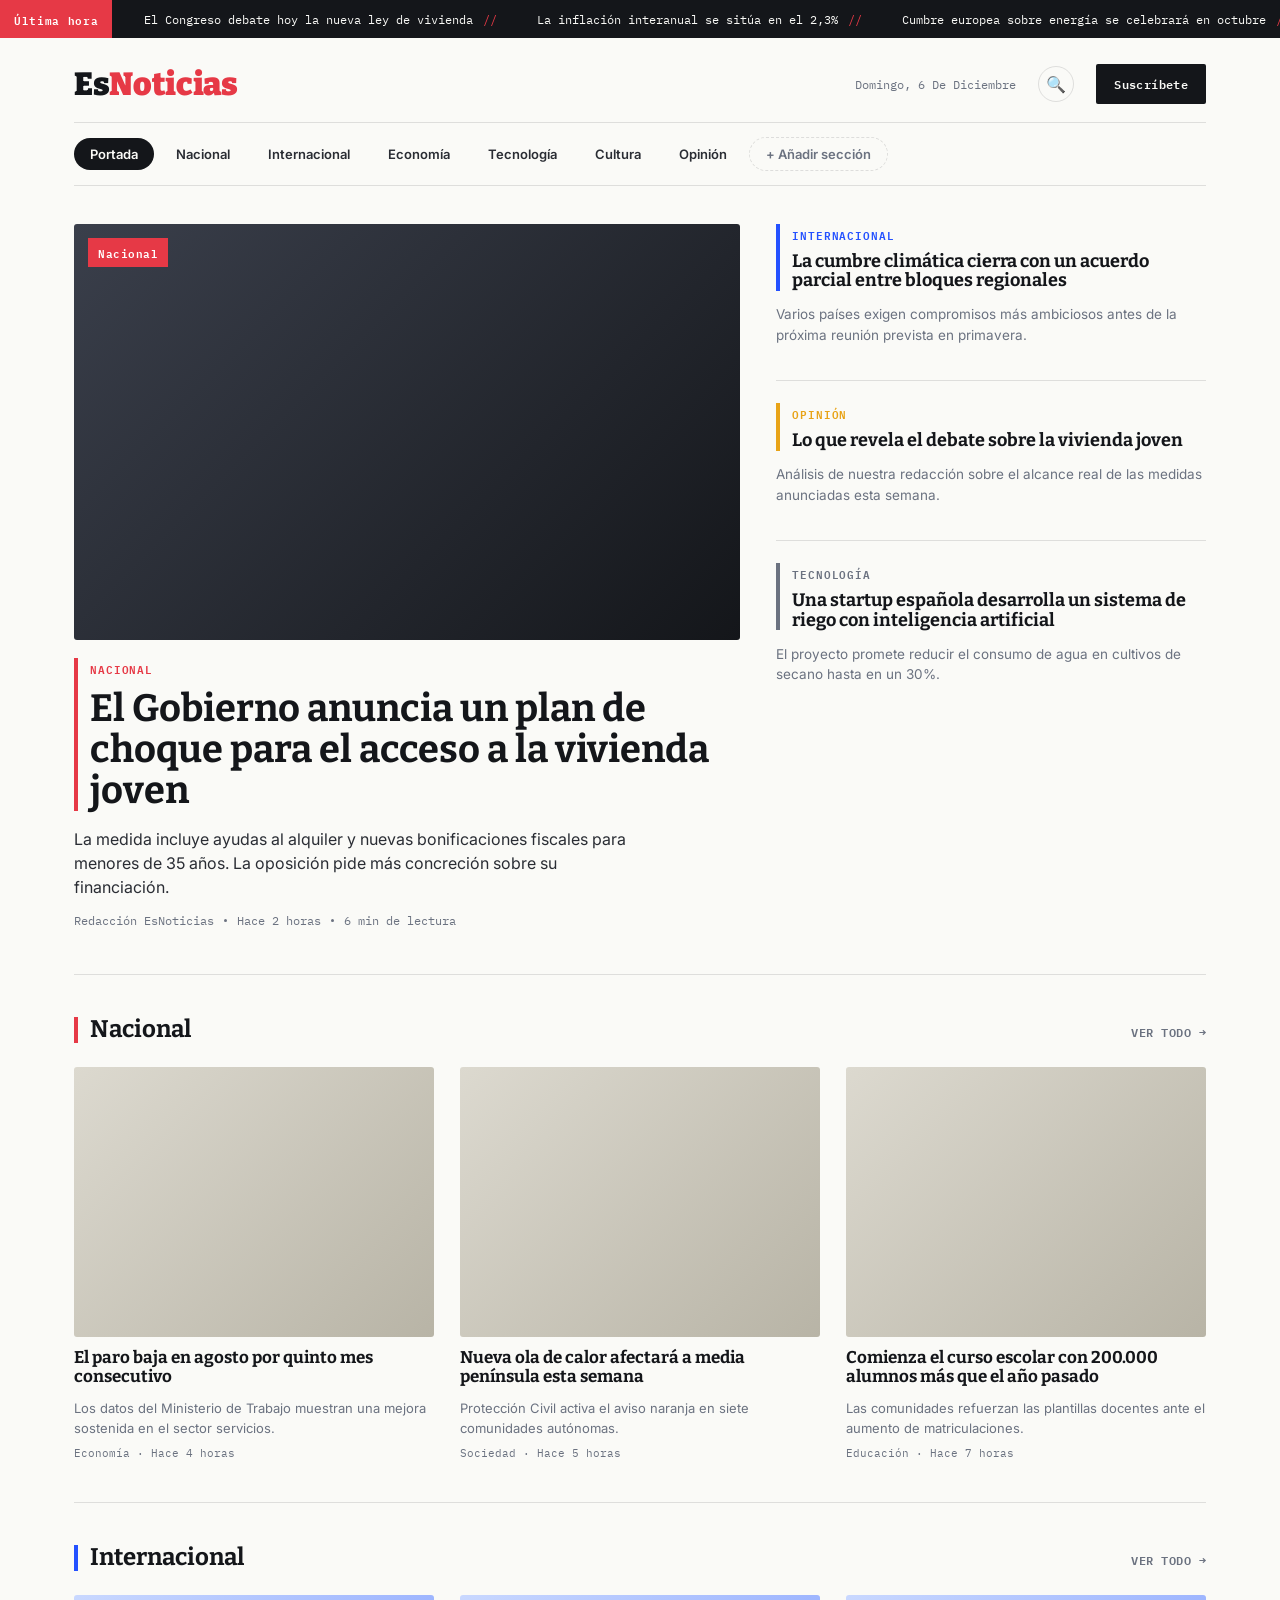
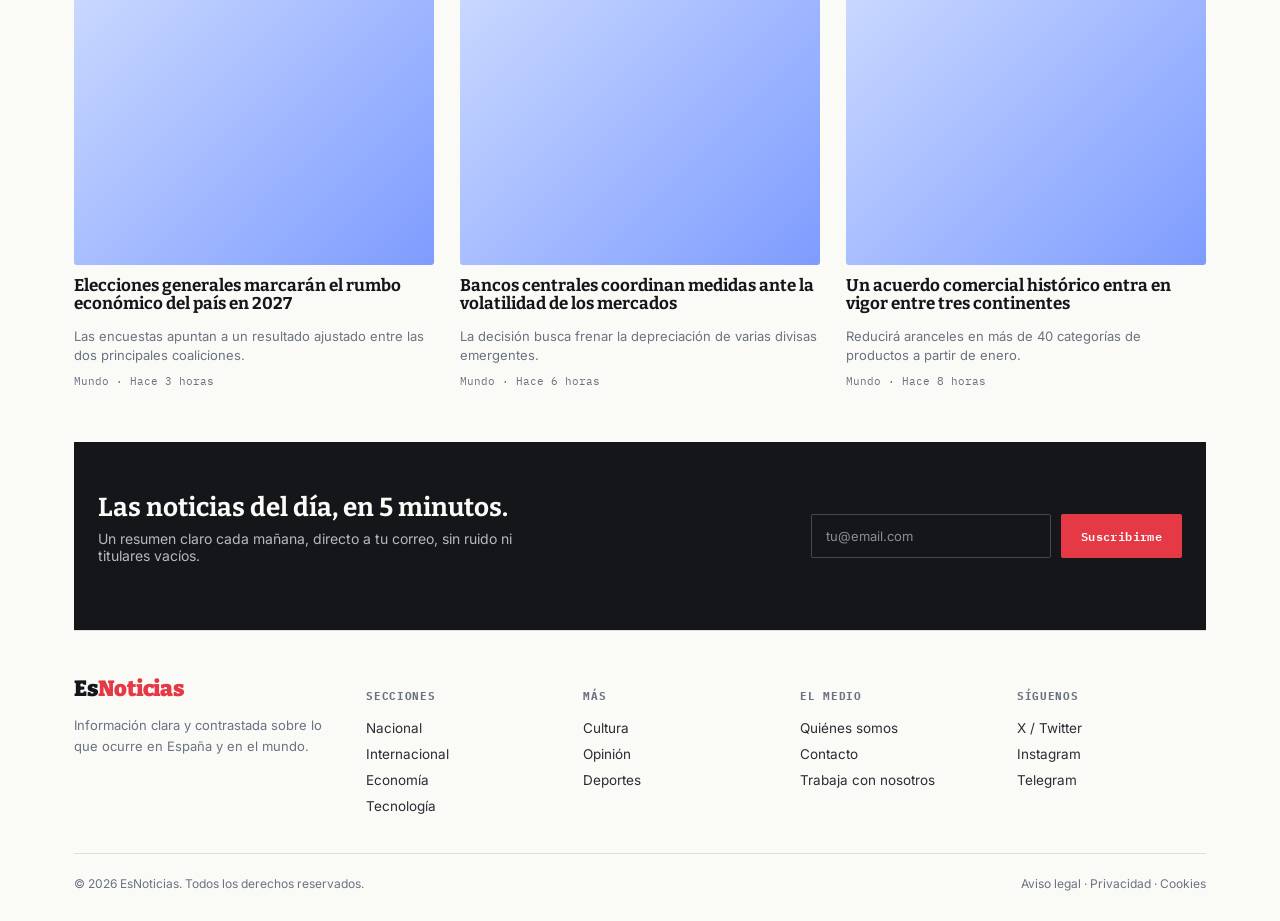
==== admin/index.html @ f78f6391 "Rename index (4).html to  admin/index.html" ====
<!DOCTYPE html>
<html lang="es">
<head>
<meta charset="UTF-8">
<meta name="viewport" content="width=device-width, initial-scale=1.0">
<title>EsNoticias — Información clara, sin ruido</title>
<link rel="preconnect" href="https://fonts.googleapis.com">
<link rel="preconnect" href="https://fonts.gstatic.com" crossorigin>
<link href="https://fonts.googleapis.com/css2?family=Bitter:wght@500;700;900&family=Inter:wght@400;500;600;700&family=IBM+Plex+Mono:wght@500;600&display=swap" rel="stylesheet">
<style>
  :root{
    --ink:#14161A;
    --ink-soft:#2A2D34;
    --paper:#FAFAF7;
    --paper-dim:#F0EEE8;
    --red:#E63946;
    --red-dark:#A5202B;
    --blue:#2451FF;
    --blue-dark:#173AB8;
    --amber:#E8A317;
    --slate:#6B7280;
    --line: rgba(20,22,26,0.12);
  }
  *{box-sizing:border-box;}
  html,body{margin:0;padding:0;}
  body{
    background:var(--paper);
    color:var(--ink);
    font-family:'Inter',sans-serif;
    -webkit-font-smoothing:antialiased;
  }
  a{color:inherit;text-decoration:none;}
  img{display:block;width:100%;height:100%;object-fit:cover;}
  h1,h2,h3{font-family:'Bitter',serif;margin:0;line-height:1.08;}
  .eyebrow{
    font-family:'IBM Plex Mono',monospace;
    font-size:11px;
    font-weight:600;
    letter-spacing:0.08em;
    text-transform:uppercase;
  }
  .wrap{max-width:1180px;margin:0 auto;padding:0 24px;}

  /* Ticker */
  .ticker-bar{background:var(--ink);color:var(--paper);overflow:hidden;position:relative;height:38px;display:flex;align-items:center;}
  .ticker-tag{
    background:var(--red);color:#fff;font-family:'IBM Plex Mono',monospace;font-size:11px;font-weight:600;
    letter-spacing:0.06em;padding:8px 14px;height:100%;display:flex;align-items:center;flex-shrink:0;z-index:2;
  }
  .ticker-track-wrap{overflow:hidden;flex:1;height:100%;}
  .ticker-track{display:flex;align-items:center;white-space:nowrap;animation:scroll-left 32s linear infinite;height:100%;}
  .ticker-track span{
    font-family:'IBM Plex Mono',monospace;font-size:12px;padding:0 32px;position:relative;
  }
  .ticker-track span::after{content:"//";position:absolute;right:8px;color:var(--red);}
  @keyframes scroll-left{from{transform:translateX(0);}to{transform:translateX(-50%);}}

  /* Masthead */
  .masthead{padding:26px 0 18px;display:flex;align-items:center;justify-content:space-between;border-bottom:1px solid var(--line);}
  .logo{font-family:'Bitter',serif;font-weight:900;font-size:32px;letter-spacing:-0.01em;}
  .logo span{color:var(--red);}
  .masthead-right{display:flex;align-items:center;gap:22px;}
  .date-label{font-family:'IBM Plex Mono',monospace;font-size:12px;color:var(--slate);text-transform:capitalize;}
  .icon-btn{width:36px;height:36px;border-radius:50%;border:1px solid var(--line);display:flex;align-items:center;justify-content:center;cursor:pointer;}
  .subscribe-btn{
    background:var(--ink);color:var(--paper);font-family:'IBM Plex Mono',monospace;font-size:12px;font-weight:600;
    padding:10px 18px;border-radius:2px;letter-spacing:0.03em;cursor:pointer;border:none;
  }

  /* Nav */
  .nav{display:flex;align-items:center;gap:6px;padding:14px 0;overflow-x:auto;border-bottom:1px solid var(--line);}
  .nav a{
    font-size:13px;font-weight:600;padding:8px 16px;border-radius:20px;white-space:nowrap;color:var(--ink-soft);
  }
  .nav a.active{background:var(--ink);color:var(--paper);}
  .nav a:not(.active):hover{background:var(--paper-dim);}
  .nav .more{color:var(--slate);border:1px dashed var(--line);}

  /* Hero */
  .hero{display:grid;grid-template-columns:1.55fr 1fr;gap:36px;padding:38px 0 46px;}
  .cat-bar{border-left:4px solid var(--red);padding-left:12px;}
  .cat-bar.blue{border-color:var(--blue);}
  .cat-bar.amber{border-color:var(--amber);}
  .cat-bar.gray{border-color:var(--slate);}
  .lead-img{aspect-ratio:16/10;background:linear-gradient(135deg,#3A3F4B,#14161A);border-radius:3px;margin-bottom:18px;position:relative;overflow:hidden;}
  .lead-img .badge{
    position:absolute;top:14px;left:14px;background:var(--red);color:#fff;font-family:'IBM Plex Mono',monospace;
    font-size:11px;font-weight:600;letter-spacing:0.05em;padding:5px 10px;
  }
  .lead h1{font-size:38px;margin:10px 0 12px;}
  .dek{font-size:16px;color:var(--ink-soft);line-height:1.5;margin-bottom:14px;max-width:56ch;}
  .byline{font-family:'IBM Plex Mono',monospace;font-size:11.5px;color:var(--slate);display:flex;gap:10px;align-items:center;}
  .byline .dot{width:3px;height:3px;background:var(--slate);border-radius:50%;}

  .side-stack{display:flex;flex-direction:column;gap:22px;}
  .side-card{padding-bottom:22px;border-bottom:1px solid var(--line);}
  .side-card:last-child{border-bottom:none;padding-bottom:0;}
  .side-card h3{font-size:18px;margin:8px 0 6px;}
  .side-card .dek-sm{font-size:13.5px;color:var(--slate);line-height:1.5;}

  /* Section blocks */
  .section-block{padding:42px 0;border-top:1px solid var(--line);}
  .section-head{display:flex;align-items:baseline;justify-content:space-between;margin-bottom:24px;}
  .section-head h2{font-size:24px;}
  .section-head .see-all{font-family:'IBM Plex Mono',monospace;font-size:11.5px;font-weight:600;color:var(--slate);text-transform:uppercase;letter-spacing:0.04em;}
  .card-grid{display:grid;grid-template-columns:repeat(3,1fr);gap:26px;}
  .story-card .thumb{aspect-ratio:4/3;border-radius:3px;margin-bottom:12px;background:linear-gradient(135deg,#DCD9CF,#B8B4A6);}
  .story-card.intl .thumb{background:linear-gradient(135deg,#C9D8FF,#7E9CFF);}
  .story-card h3{font-size:17px;margin:0 0 8px;}
  .story-card .dek-sm{font-size:13px;color:var(--slate);line-height:1.5;margin-bottom:8px;}
  .story-card .byline{font-size:11px;}

  /* Newsletter */
  .newsletter{background:var(--ink);color:var(--paper);padding:52px 0;margin-top:12px;}
  .newsletter-inner{display:flex;align-items:center;justify-content:space-between;gap:32px;flex-wrap:wrap;}
  .newsletter h2{color:var(--paper);font-size:26px;max-width:420px;}
  .newsletter p{color:#B7B9BF;font-size:14px;margin-top:8px;max-width:420px;}
  .newsletter-form{display:flex;gap:10px;flex-shrink:0;}
  .newsletter-form input{
    background:transparent;border:1px solid #444750;color:var(--paper);padding:12px 14px;font-size:13px;
    font-family:'Inter',sans-serif;width:240px;border-radius:2px;
  }
  .newsletter-form input::placeholder{color:#8A8D96;}
  .newsletter-form button{
    background:var(--red);color:#fff;border:none;padding:12px 20px;font-family:'IBM Plex Mono',monospace;
    font-size:12px;font-weight:600;letter-spacing:0.03em;cursor:pointer;border-radius:2px;
  }

  /* Footer */
  footer{padding:44px 0 30px;border-top:1px solid var(--line);}
  .footer-grid{display:grid;grid-template-columns:1.4fr repeat(4,1fr);gap:28px;margin-bottom:34px;}
  .footer-grid .logo{font-size:22px;margin-bottom:10px;}
  .footer-grid p{font-size:13px;color:var(--slate);line-height:1.6;max-width:32ch;}
  .footer-col h4{font-family:'IBM Plex Mono',monospace;font-size:11px;letter-spacing:0.06em;text-transform:uppercase;color:var(--slate);margin-bottom:12px;}
  .footer-col a{display:block;font-size:13.5px;padding:5px 0;color:var(--ink-soft);}
  .footer-col a:hover{color:var(--red);}
  .footer-bottom{display:flex;justify-content:space-between;align-items:center;padding-top:22px;border-top:1px solid var(--line);font-size:12px;color:var(--slate);flex-wrap:wrap;gap:10px;}

  @media (max-width:860px){
    .hero{grid-template-columns:1fr;}
    .card-grid{grid-template-columns:1fr;}
    .footer-grid{grid-template-columns:1fr 1fr;}
    .lead h1{font-size:28px;}
    .newsletter-inner{flex-direction:column;align-items:flex-start;}
    .newsletter-form{width:100%;}
    .newsletter-form input{width:100%;}
  }
</style>
</head>
<body>

<div class="ticker-bar">
  <div class="ticker-tag">Última hora</div>
  <div class="ticker-track-wrap">
    <div class="ticker-track" id="tickerTrack">
      <span>El Congreso debate hoy la nueva ley de vivienda</span>
      <span>La inflación interanual se sitúa en el 2,3%</span>
      <span>Cumbre europea sobre energía se celebrará en octubre</span>
      <span>Selección nacional confirma convocatoria para el próximo amistoso</span>
      <span>El Congreso debate hoy la nueva ley de vivienda</span>
      <span>La inflación interanual se sitúa en el 2,3%</span>
      <span>Cumbre europea sobre energía se celebrará en octubre</span>
      <span>Selección nacional confirma convocatoria para el próximo amistoso</span>
    </div>
  </div>
</div>

<div class="wrap">

  <div class="masthead">
    <div class="logo">Es<span>Noticias</span></div>
    <div class="masthead-right">
      <span class="date-label" id="dateLabel"></span>
      <div class="icon-btn" title="Buscar">🔍</div>
      <button class="subscribe-btn">Suscríbete</button>
    </div>
  </div>

  <nav class="nav">
    <a href="#" class="active">Portada</a>
    <a href="#">Nacional</a>
    <a href="#">Internacional</a>
    <a href="#">Economía</a>
    <a href="#">Tecnología</a>
    <a href="#">Cultura</a>
    <a href="#">Opinión</a>
    <a href="#" class="more">+ Añadir sección</a>
  </nav>

  <section class="hero">
    <article class="lead">
      <div class="lead-img"><span class="badge">Nacional</span></div>
      <div class="cat-bar">
        <span class="eyebrow" style="color:var(--red);">Nacional</span>
        <h1>El Gobierno anuncia un plan de choque para el acceso a la vivienda joven</h1>
      </div>
      <p class="dek">La medida incluye ayudas al alquiler y nuevas bonificaciones fiscales para menores de 35 años. La oposición pide más concreción sobre su financiación.</p>
      <div class="byline"><span>Redacción EsNoticias</span><span class="dot"></span><span>Hace 2 horas</span><span class="dot"></span><span>6 min de lectura</span></div>
    </article>

    <aside class="side-stack">
      <div class="side-card">
        <div class="cat-bar blue">
          <span class="eyebrow" style="color:var(--blue);">Internacional</span>
          <h3>La cumbre climática cierra con un acuerdo parcial entre bloques regionales</h3>
        </div>
        <p class="dek-sm">Varios países exigen compromisos más ambiciosos antes de la próxima reunión prevista en primavera.</p>
      </div>
      <div class="side-card">
        <div class="cat-bar amber">
          <span class="eyebrow" style="color:var(--amber);">Opinión</span>
          <h3>Lo que revela el debate sobre la vivienda joven</h3>
        </div>
        <p class="dek-sm">Análisis de nuestra redacción sobre el alcance real de las medidas anunciadas esta semana.</p>
      </div>
      <div class="side-card">
        <div class="cat-bar gray">
          <span class="eyebrow" style="color:var(--slate);">Tecnología</span>
          <h3>Una startup española desarrolla un sistema de riego con inteligencia artificial</h3>
        </div>
        <p class="dek-sm">El proyecto promete reducir el consumo de agua en cultivos de secano hasta en un 30%.</p>
      </div>
    </aside>
  </section>

  <section class="section-block">
    <div class="section-head">
      <h2 style="border-left:4px solid var(--red); padding-left:12px;">Nacional</h2>
      <a href="#" class="see-all">Ver todo →</a>
    </div>
    <div class="card-grid">
      <article class="story-card"><div class="thumb"></div><h3>El paro baja en agosto por quinto mes consecutivo</h3><p class="dek-sm">Los datos del Ministerio de Trabajo muestran una mejora sostenida en el sector servicios.</p><div class="byline">Economía · Hace 4 horas</div></article>
      <article class="story-card"><div class="thumb"></div><h3>Nueva ola de calor afectará a media península esta semana</h3><p class="dek-sm">Protección Civil activa el aviso naranja en siete comunidades autónomas.</p><div class="byline">Sociedad · Hace 5 horas</div></article>
      <article class="story-card"><div class="thumb"></div><h3>Comienza el curso escolar con 200.000 alumnos más que el año pasado</h3><p class="dek-sm">Las comunidades refuerzan las plantillas docentes ante el aumento de matriculaciones.</p><div class="byline">Educación · Hace 7 horas</div></article>
    </div>
  </section>

  <section class="section-block">
    <div class="section-head">
      <h2 style="border-left:4px solid var(--blue); padding-left:12px;">Internacional</h2>
      <a href="#" class="see-all">Ver todo →</a>
    </div>
    <div class="card-grid">
      <article class="story-card intl"><div class="thumb"></div><h3>Elecciones generales marcarán el rumbo económico del país en 2027</h3><p class="dek-sm">Las encuestas apuntan a un resultado ajustado entre las dos principales coaliciones.</p><div class="byline">Mundo · Hace 3 horas</div></article>
      <article class="story-card intl"><div class="thumb"></div><h3>Bancos centrales coordinan medidas ante la volatilidad de los mercados</h3><p class="dek-sm">La decisión busca frenar la depreciación de varias divisas emergentes.</p><div class="byline">Mundo · Hace 6 horas</div></article>
      <article class="story-card intl"><div class="thumb"></div><h3>Un acuerdo comercial histórico entra en vigor entre tres continentes</h3><p class="dek-sm">Reducirá aranceles en más de 40 categorías de productos a partir de enero.</p><div class="byline">Mundo · Hace 8 horas</div></article>
    </div>
  </section>

  <div class="newsletter">
    <div class="wrap newsletter-inner">
      <div>
        <h2>Las noticias del día, en 5 minutos.</h2>
        <p>Un resumen claro cada mañana, directo a tu correo, sin ruido ni titulares vacíos.</p>
      </div>
      <form class="newsletter-form" onsubmit="return false;">
        <input type="email" placeholder="tu@email.com" required>
        <button type="submit">Suscribirme</button>
      </form>
    </div>
  </div>

  <footer>
    <div class="footer-grid">
      <div>
        <div class="logo">Es<span>Noticias</span></div>
        <p>Información clara y contrastada sobre lo que ocurre en España y en el mundo.</p>
      </div>
      <div class="footer-col">
        <h4>Secciones</h4>
        <a href="#">Nacional</a>
        <a href="#">Internacional</a>
        <a href="#">Economía</a>
        <a href="#">Tecnología</a>
      </div>
      <div class="footer-col">
        <h4>Más</h4>
        <a href="#">Cultura</a>
        <a href="#">Opinión</a>
        <a href="#">Deportes</a>
      </div>
      <div class="footer-col">
        <h4>El medio</h4>
        <a href="#">Quiénes somos</a>
        <a href="#">Contacto</a>
        <a href="#">Trabaja con nosotros</a>
      </div>
      <div class="footer-col">
        <h4>Síguenos</h4>
        <a href="#">X / Twitter</a>
        <a href="#">Instagram</a>
        <a href="#">Telegram</a>
      </div>
    </div>
    <div class="footer-bottom">
      <span>© 2026 EsNoticias. Todos los derechos reservados.</span>
      <span>Aviso legal · Privacidad · Cookies</span>
    </div>
  </footer>

</div>

<script>
  const dateLabel = document.getElementById('dateLabel');
  const today = new Date();
  const formatted = today.toLocaleDateString('es-ES', { weekday: 'long', day: 'numeric', month: 'long' });
  dateLabel.textContent = formatted;
</script>

<script src="https://identity.netlify.com/v1/netlify-identity-widget.js"></script>
<script>
  if (window.netlifyIdentity) {
    window.netlifyIdentity.on("init", user => {
      if (!user) {
        window.netlifyIdentity.on("login", () => {
          document.location.href = "/admin/";
        });
      }
    });
  }
</script>
</body>
</html>
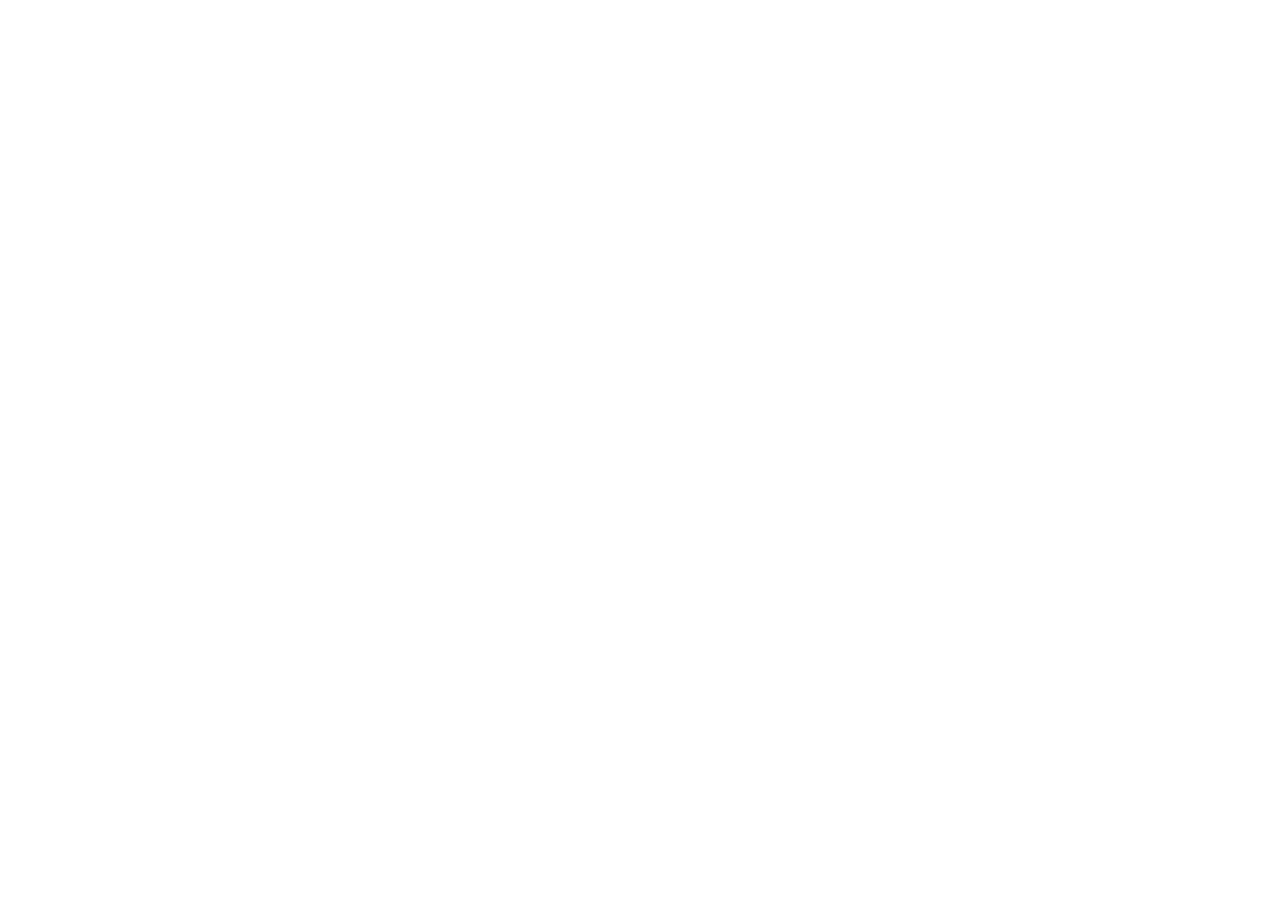
==== commit 3eafd181: "Update index.html" ====
--- a/admin/index.html
+++ b/admin/index.html
@@ -1,323 +1,11 @@
-<!DOCTYPE html>
-<html lang="es">
+<!doctype html>
+<html>
 <head>
-<meta charset="UTF-8">
-<meta name="viewport" content="width=device-width, initial-scale=1.0">
-<title>EsNoticias — Información clara, sin ruido</title>
-<link rel="preconnect" href="https://fonts.googleapis.com">
-<link rel="preconnect" href="https://fonts.gstatic.com" crossorigin>
-<link href="https://fonts.googleapis.com/css2?family=Bitter:wght@500;700;900&family=Inter:wght@400;500;600;700&family=IBM+Plex+Mono:wght@500;600&display=swap" rel="stylesheet">
-<style>
-  :root{
-    --ink:#14161A;
-    --ink-soft:#2A2D34;
-    --paper:#FAFAF7;
-    --paper-dim:#F0EEE8;
-    --red:#E63946;
-    --red-dark:#A5202B;
-    --blue:#2451FF;
-    --blue-dark:#173AB8;
-    --amber:#E8A317;
-    --slate:#6B7280;
-    --line: rgba(20,22,26,0.12);
-  }
-  *{box-sizing:border-box;}
-  html,body{margin:0;padding:0;}
-  body{
-    background:var(--paper);
-    color:var(--ink);
-    font-family:'Inter',sans-serif;
-    -webkit-font-smoothing:antialiased;
-  }
-  a{color:inherit;text-decoration:none;}
-  img{display:block;width:100%;height:100%;object-fit:cover;}
-  h1,h2,h3{font-family:'Bitter',serif;margin:0;line-height:1.08;}
-  .eyebrow{
-    font-family:'IBM Plex Mono',monospace;
-    font-size:11px;
-    font-weight:600;
-    letter-spacing:0.08em;
-    text-transform:uppercase;
-  }
-  .wrap{max-width:1180px;margin:0 auto;padding:0 24px;}
-
-  /* Ticker */
-  .ticker-bar{background:var(--ink);color:var(--paper);overflow:hidden;position:relative;height:38px;display:flex;align-items:center;}
-  .ticker-tag{
-    background:var(--red);color:#fff;font-family:'IBM Plex Mono',monospace;font-size:11px;font-weight:600;
-    letter-spacing:0.06em;padding:8px 14px;height:100%;display:flex;align-items:center;flex-shrink:0;z-index:2;
-  }
-  .ticker-track-wrap{overflow:hidden;flex:1;height:100%;}
-  .ticker-track{display:flex;align-items:center;white-space:nowrap;animation:scroll-left 32s linear infinite;height:100%;}
-  .ticker-track span{
-    font-family:'IBM Plex Mono',monospace;font-size:12px;padding:0 32px;position:relative;
-  }
-  .ticker-track span::after{content:"//";position:absolute;right:8px;color:var(--red);}
-  @keyframes scroll-left{from{transform:translateX(0);}to{transform:translateX(-50%);}}
-
-  /* Masthead */
-  .masthead{padding:26px 0 18px;display:flex;align-items:center;justify-content:space-between;border-bottom:1px solid var(--line);}
-  .logo{font-family:'Bitter',serif;font-weight:900;font-size:32px;letter-spacing:-0.01em;}
-  .logo span{color:var(--red);}
-  .masthead-right{display:flex;align-items:center;gap:22px;}
-  .date-label{font-family:'IBM Plex Mono',monospace;font-size:12px;color:var(--slate);text-transform:capitalize;}
-  .icon-btn{width:36px;height:36px;border-radius:50%;border:1px solid var(--line);display:flex;align-items:center;justify-content:center;cursor:pointer;}
-  .subscribe-btn{
-    background:var(--ink);color:var(--paper);font-family:'IBM Plex Mono',monospace;font-size:12px;font-weight:600;
-    padding:10px 18px;border-radius:2px;letter-spacing:0.03em;cursor:pointer;border:none;
-  }
-
-  /* Nav */
-  .nav{display:flex;align-items:center;gap:6px;padding:14px 0;overflow-x:auto;border-bottom:1px solid var(--line);}
-  .nav a{
-    font-size:13px;font-weight:600;padding:8px 16px;border-radius:20px;white-space:nowrap;color:var(--ink-soft);
-  }
-  .nav a.active{background:var(--ink);color:var(--paper);}
-  .nav a:not(.active):hover{background:var(--paper-dim);}
-  .nav .more{color:var(--slate);border:1px dashed var(--line);}
-
-  /* Hero */
-  .hero{display:grid;grid-template-columns:1.55fr 1fr;gap:36px;padding:38px 0 46px;}
-  .cat-bar{border-left:4px solid var(--red);padding-left:12px;}
-  .cat-bar.blue{border-color:var(--blue);}
-  .cat-bar.amber{border-color:var(--amber);}
-  .cat-bar.gray{border-color:var(--slate);}
-  .lead-img{aspect-ratio:16/10;background:linear-gradient(135deg,#3A3F4B,#14161A);border-radius:3px;margin-bottom:18px;position:relative;overflow:hidden;}
-  .lead-img .badge{
-    position:absolute;top:14px;left:14px;background:var(--red);color:#fff;font-family:'IBM Plex Mono',monospace;
-    font-size:11px;font-weight:600;letter-spacing:0.05em;padding:5px 10px;
-  }
-  .lead h1{font-size:38px;margin:10px 0 12px;}
-  .dek{font-size:16px;color:var(--ink-soft);line-height:1.5;margin-bottom:14px;max-width:56ch;}
-  .byline{font-family:'IBM Plex Mono',monospace;font-size:11.5px;color:var(--slate);display:flex;gap:10px;align-items:center;}
-  .byline .dot{width:3px;height:3px;background:var(--slate);border-radius:50%;}
-
-  .side-stack{display:flex;flex-direction:column;gap:22px;}
-  .side-card{padding-bottom:22px;border-bottom:1px solid var(--line);}
-  .side-card:last-child{border-bottom:none;padding-bottom:0;}
-  .side-card h3{font-size:18px;margin:8px 0 6px;}
-  .side-card .dek-sm{font-size:13.5px;color:var(--slate);line-height:1.5;}
-
-  /* Section blocks */
-  .section-block{padding:42px 0;border-top:1px solid var(--line);}
-  .section-head{display:flex;align-items:baseline;justify-content:space-between;margin-bottom:24px;}
-  .section-head h2{font-size:24px;}
-  .section-head .see-all{font-family:'IBM Plex Mono',monospace;font-size:11.5px;font-weight:600;color:var(--slate);text-transform:uppercase;letter-spacing:0.04em;}
-  .card-grid{display:grid;grid-template-columns:repeat(3,1fr);gap:26px;}
-  .story-card .thumb{aspect-ratio:4/3;border-radius:3px;margin-bottom:12px;background:linear-gradient(135deg,#DCD9CF,#B8B4A6);}
-  .story-card.intl .thumb{background:linear-gradient(135deg,#C9D8FF,#7E9CFF);}
-  .story-card h3{font-size:17px;margin:0 0 8px;}
-  .story-card .dek-sm{font-size:13px;color:var(--slate);line-height:1.5;margin-bottom:8px;}
-  .story-card .byline{font-size:11px;}
-
-  /* Newsletter */
-  .newsletter{background:var(--ink);color:var(--paper);padding:52px 0;margin-top:12px;}
-  .newsletter-inner{display:flex;align-items:center;justify-content:space-between;gap:32px;flex-wrap:wrap;}
-  .newsletter h2{color:var(--paper);font-size:26px;max-width:420px;}
-  .newsletter p{color:#B7B9BF;font-size:14px;margin-top:8px;max-width:420px;}
-  .newsletter-form{display:flex;gap:10px;flex-shrink:0;}
-  .newsletter-form input{
-    background:transparent;border:1px solid #444750;color:var(--paper);padding:12px 14px;font-size:13px;
-    font-family:'Inter',sans-serif;width:240px;border-radius:2px;
-  }
-  .newsletter-form input::placeholder{color:#8A8D96;}
-  .newsletter-form button{
-    background:var(--red);color:#fff;border:none;padding:12px 20px;font-family:'IBM Plex Mono',monospace;
-    font-size:12px;font-weight:600;letter-spacing:0.03em;cursor:pointer;border-radius:2px;
-  }
-
-  /* Footer */
-  footer{padding:44px 0 30px;border-top:1px solid var(--line);}
-  .footer-grid{display:grid;grid-template-columns:1.4fr repeat(4,1fr);gap:28px;margin-bottom:34px;}
-  .footer-grid .logo{font-size:22px;margin-bottom:10px;}
-  .footer-grid p{font-size:13px;color:var(--slate);line-height:1.6;max-width:32ch;}
-  .footer-col h4{font-family:'IBM Plex Mono',monospace;font-size:11px;letter-spacing:0.06em;text-transform:uppercase;color:var(--slate);margin-bottom:12px;}
-  .footer-col a{display:block;font-size:13.5px;padding:5px 0;color:var(--ink-soft);}
-  .footer-col a:hover{color:var(--red);}
-  .footer-bottom{display:flex;justify-content:space-between;align-items:center;padding-top:22px;border-top:1px solid var(--line);font-size:12px;color:var(--slate);flex-wrap:wrap;gap:10px;}
-
-  @media (max-width:860px){
-    .hero{grid-template-columns:1fr;}
-    .card-grid{grid-template-columns:1fr;}
-    .footer-grid{grid-template-columns:1fr 1fr;}
-    .lead h1{font-size:28px;}
-    .newsletter-inner{flex-direction:column;align-items:flex-start;}
-    .newsletter-form{width:100%;}
-    .newsletter-form input{width:100%;}
-  }
-</style>
+  <meta charset="utf-8" />
+  <meta name="viewport" content="width=device-width, initial-scale=1.0" />
+  <title>Panel de noticias — EsNoticias</title>
 </head>
 <body>
-
-<div class="ticker-bar">
-  <div class="ticker-tag">Última hora</div>
-  <div class="ticker-track-wrap">
-    <div class="ticker-track" id="tickerTrack">
-      <span>El Congreso debate hoy la nueva ley de vivienda</span>
-      <span>La inflación interanual se sitúa en el 2,3%</span>
-      <span>Cumbre europea sobre energía se celebrará en octubre</span>
-      <span>Selección nacional confirma convocatoria para el próximo amistoso</span>
-      <span>El Congreso debate hoy la nueva ley de vivienda</span>
-      <span>La inflación interanual se sitúa en el 2,3%</span>
-      <span>Cumbre europea sobre energía se celebrará en octubre</span>
-      <span>Selección nacional confirma convocatoria para el próximo amistoso</span>
-    </div>
-  </div>
-</div>
-
-<div class="wrap">
-
-  <div class="masthead">
-    <div class="logo">Es<span>Noticias</span></div>
-    <div class="masthead-right">
-      <span class="date-label" id="dateLabel"></span>
-      <div class="icon-btn" title="Buscar">🔍</div>
-      <button class="subscribe-btn">Suscríbete</button>
-    </div>
-  </div>
-
-  <nav class="nav">
-    <a href="#" class="active">Portada</a>
-    <a href="#">Nacional</a>
-    <a href="#">Internacional</a>
-    <a href="#">Economía</a>
-    <a href="#">Tecnología</a>
-    <a href="#">Cultura</a>
-    <a href="#">Opinión</a>
-    <a href="#" class="more">+ Añadir sección</a>
-  </nav>
-
-  <section class="hero">
-    <article class="lead">
-      <div class="lead-img"><span class="badge">Nacional</span></div>
-      <div class="cat-bar">
-        <span class="eyebrow" style="color:var(--red);">Nacional</span>
-        <h1>El Gobierno anuncia un plan de choque para el acceso a la vivienda joven</h1>
-      </div>
-      <p class="dek">La medida incluye ayudas al alquiler y nuevas bonificaciones fiscales para menores de 35 años. La oposición pide más concreción sobre su financiación.</p>
-      <div class="byline"><span>Redacción EsNoticias</span><span class="dot"></span><span>Hace 2 horas</span><span class="dot"></span><span>6 min de lectura</span></div>
-    </article>
-
-    <aside class="side-stack">
-      <div class="side-card">
-        <div class="cat-bar blue">
-          <span class="eyebrow" style="color:var(--blue);">Internacional</span>
-          <h3>La cumbre climática cierra con un acuerdo parcial entre bloques regionales</h3>
-        </div>
-        <p class="dek-sm">Varios países exigen compromisos más ambiciosos antes de la próxima reunión prevista en primavera.</p>
-      </div>
-      <div class="side-card">
-        <div class="cat-bar amber">
-          <span class="eyebrow" style="color:var(--amber);">Opinión</span>
-          <h3>Lo que revela el debate sobre la vivienda joven</h3>
-        </div>
-        <p class="dek-sm">Análisis de nuestra redacción sobre el alcance real de las medidas anunciadas esta semana.</p>
-      </div>
-      <div class="side-card">
-        <div class="cat-bar gray">
-          <span class="eyebrow" style="color:var(--slate);">Tecnología</span>
-          <h3>Una startup española desarrolla un sistema de riego con inteligencia artificial</h3>
-        </div>
-        <p class="dek-sm">El proyecto promete reducir el consumo de agua en cultivos de secano hasta en un 30%.</p>
-      </div>
-    </aside>
-  </section>
-
-  <section class="section-block">
-    <div class="section-head">
-      <h2 style="border-left:4px solid var(--red); padding-left:12px;">Nacional</h2>
-      <a href="#" class="see-all">Ver todo →</a>
-    </div>
-    <div class="card-grid">
-      <article class="story-card"><div class="thumb"></div><h3>El paro baja en agosto por quinto mes consecutivo</h3><p class="dek-sm">Los datos del Ministerio de Trabajo muestran una mejora sostenida en el sector servicios.</p><div class="byline">Economía · Hace 4 horas</div></article>
-      <article class="story-card"><div class="thumb"></div><h3>Nueva ola de calor afectará a media península esta semana</h3><p class="dek-sm">Protección Civil activa el aviso naranja en siete comunidades autónomas.</p><div class="byline">Sociedad · Hace 5 horas</div></article>
-      <article class="story-card"><div class="thumb"></div><h3>Comienza el curso escolar con 200.000 alumnos más que el año pasado</h3><p class="dek-sm">Las comunidades refuerzan las plantillas docentes ante el aumento de matriculaciones.</p><div class="byline">Educación · Hace 7 horas</div></article>
-    </div>
-  </section>
-
-  <section class="section-block">
-    <div class="section-head">
-      <h2 style="border-left:4px solid var(--blue); padding-left:12px;">Internacional</h2>
-      <a href="#" class="see-all">Ver todo →</a>
-    </div>
-    <div class="card-grid">
-      <article class="story-card intl"><div class="thumb"></div><h3>Elecciones generales marcarán el rumbo económico del país en 2027</h3><p class="dek-sm">Las encuestas apuntan a un resultado ajustado entre las dos principales coaliciones.</p><div class="byline">Mundo · Hace 3 horas</div></article>
-      <article class="story-card intl"><div class="thumb"></div><h3>Bancos centrales coordinan medidas ante la volatilidad de los mercados</h3><p class="dek-sm">La decisión busca frenar la depreciación de varias divisas emergentes.</p><div class="byline">Mundo · Hace 6 horas</div></article>
-      <article class="story-card intl"><div class="thumb"></div><h3>Un acuerdo comercial histórico entra en vigor entre tres continentes</h3><p class="dek-sm">Reducirá aranceles en más de 40 categorías de productos a partir de enero.</p><div class="byline">Mundo · Hace 8 horas</div></article>
-    </div>
-  </section>
-
-  <div class="newsletter">
-    <div class="wrap newsletter-inner">
-      <div>
-        <h2>Las noticias del día, en 5 minutos.</h2>
-        <p>Un resumen claro cada mañana, directo a tu correo, sin ruido ni titulares vacíos.</p>
-      </div>
-      <form class="newsletter-form" onsubmit="return false;">
-        <input type="email" placeholder="tu@email.com" required>
-        <button type="submit">Suscribirme</button>
-      </form>
-    </div>
-  </div>
-
-  <footer>
-    <div class="footer-grid">
-      <div>
-        <div class="logo">Es<span>Noticias</span></div>
-        <p>Información clara y contrastada sobre lo que ocurre en España y en el mundo.</p>
-      </div>
-      <div class="footer-col">
-        <h4>Secciones</h4>
-        <a href="#">Nacional</a>
-        <a href="#">Internacional</a>
-        <a href="#">Economía</a>
-        <a href="#">Tecnología</a>
-      </div>
-      <div class="footer-col">
-        <h4>Más</h4>
-        <a href="#">Cultura</a>
-        <a href="#">Opinión</a>
-        <a href="#">Deportes</a>
-      </div>
-      <div class="footer-col">
-        <h4>El medio</h4>
-        <a href="#">Quiénes somos</a>
-        <a href="#">Contacto</a>
-        <a href="#">Trabaja con nosotros</a>
-      </div>
-      <div class="footer-col">
-        <h4>Síguenos</h4>
-        <a href="#">X / Twitter</a>
-        <a href="#">Instagram</a>
-        <a href="#">Telegram</a>
-      </div>
-    </div>
-    <div class="footer-bottom">
-      <span>© 2026 EsNoticias. Todos los derechos reservados.</span>
-      <span>Aviso legal · Privacidad · Cookies</span>
-    </div>
-  </footer>
-
-</div>
-
-<script>
-  const dateLabel = document.getElementById('dateLabel');
-  const today = new Date();
-  const formatted = today.toLocaleDateString('es-ES', { weekday: 'long', day: 'numeric', month: 'long' });
-  dateLabel.textContent = formatted;
-</script>
-
-<script src="https://identity.netlify.com/v1/netlify-identity-widget.js"></script>
-<script>
-  if (window.netlifyIdentity) {
-    window.netlifyIdentity.on("init", user => {
-      if (!user) {
-        window.netlifyIdentity.on("login", () => {
-          document.location.href = "/admin/";
-        });
-      }
-    });
-  }
-</script>
+  <script src="https://unpkg.com/decap-cms@^3.0.0/dist/decap-cms.js"></script>
 </body>
 </html>
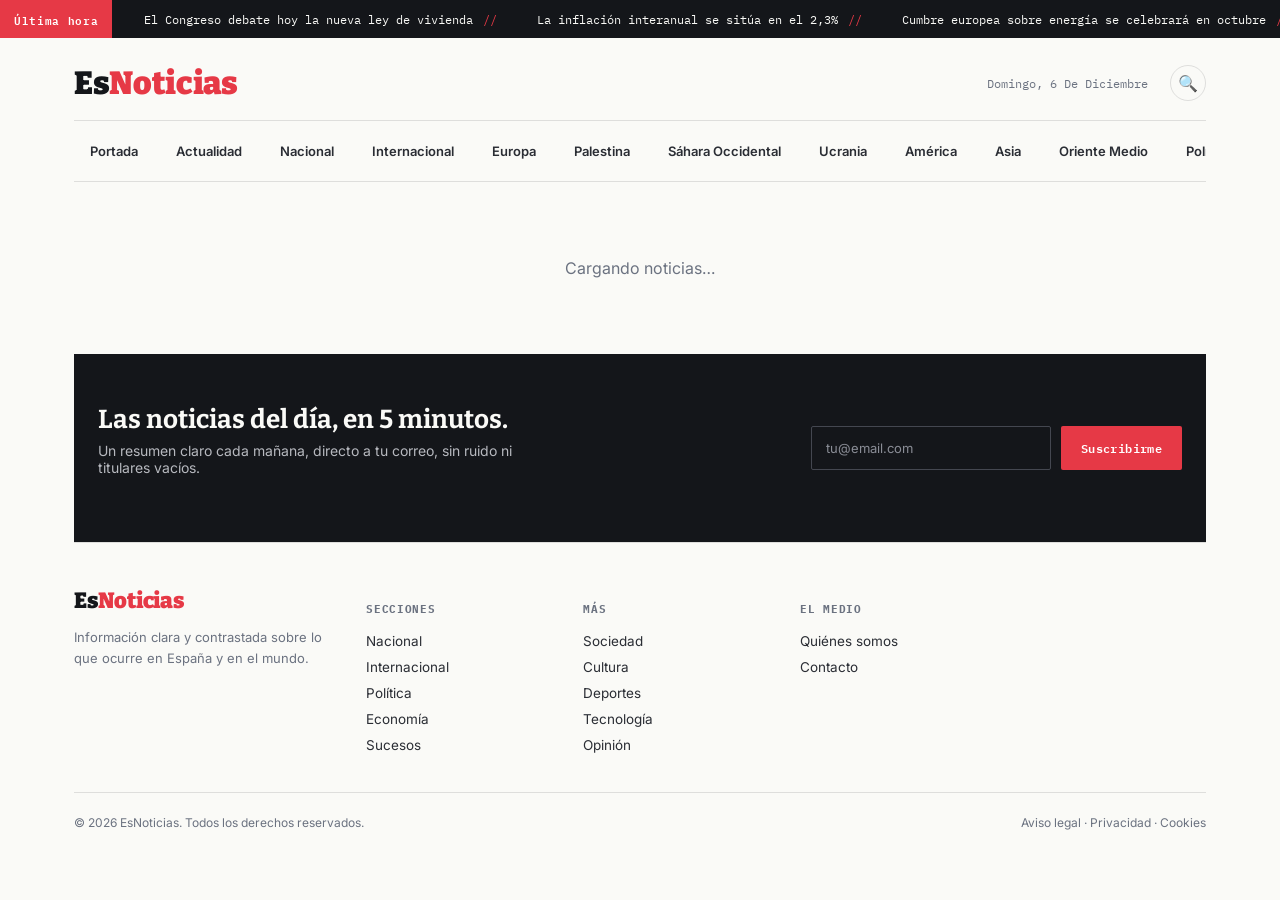
==== commit ade52424: "Update index.html" ====
--- a/admin/index.html
+++ b/admin/index.html
@@ -1,11 +1,281 @@
-<!doctype html>
-<html>
+<!DOCTYPE html>
+<html lang="es">
 <head>
-  <meta charset="utf-8" />
-  <meta name="viewport" content="width=device-width, initial-scale=1.0" />
-  <title>Panel de noticias — EsNoticias</title>
+<meta charset="UTF-8">
+<meta name="viewport" content="width=device-width, initial-scale=1.0">
+<title>EsNoticias — Información clara, sin ruido</title>
+<link rel="icon" type="image/svg+xml" href="favicon.svg">
+<link rel="preconnect" href="https://fonts.googleapis.com">
+<link rel="preconnect" href="https://fonts.gstatic.com" crossorigin>
+<link href="https://fonts.googleapis.com/css2?family=Bitter:wght@500;700;900&family=Inter:wght@400;500;600;700&family=IBM+Plex+Mono:wght@500;600&display=swap" rel="stylesheet">
+<style>
+  :root{
+    --ink:#14161A;
+    --ink-soft:#2A2D34;
+    --paper:#FAFAF7;
+    --paper-dim:#F0EEE8;
+    --red:#E63946;
+    --red-dark:#A5202B;
+    --blue:#2451FF;
+    --blue-dark:#173AB8;
+    --amber:#E8A317;
+    --slate:#6B7280;
+    --line: rgba(20,22,26,0.12);
+  }
+  *{box-sizing:border-box;}
+  html,body{margin:0;padding:0;}
+  body{
+    background:var(--paper);
+    color:var(--ink);
+    font-family:'Inter',sans-serif;
+    -webkit-font-smoothing:antialiased;
+  }
+  a{color:inherit;text-decoration:none;}
+  img{display:block;width:100%;height:100%;object-fit:cover;}
+  h1,h2,h3{font-family:'Bitter',serif;margin:0;line-height:1.08;}
+  .eyebrow{
+    font-family:'IBM Plex Mono',monospace;
+    font-size:11px;
+    font-weight:600;
+    letter-spacing:0.08em;
+    text-transform:uppercase;
+  }
+  .wrap{max-width:1180px;margin:0 auto;padding:0 24px;}
+
+  /* Ticker */
+  .ticker-bar{background:var(--ink);color:var(--paper);overflow:hidden;position:relative;height:38px;display:flex;align-items:center;}
+  .ticker-tag{
+    background:var(--red);color:#fff;font-family:'IBM Plex Mono',monospace;font-size:11px;font-weight:600;
+    letter-spacing:0.06em;padding:8px 14px;height:100%;display:flex;align-items:center;flex-shrink:0;z-index:2;
+  }
+  .ticker-track-wrap{overflow:hidden;flex:1;height:100%;}
+  .ticker-track{display:flex;align-items:center;white-space:nowrap;animation:scroll-left 32s linear infinite;height:100%;}
+  .ticker-track span{
+    font-family:'IBM Plex Mono',monospace;font-size:12px;padding:0 32px;position:relative;
+  }
+  .ticker-track span::after{content:"//";position:absolute;right:8px;color:var(--red);}
+  @keyframes scroll-left{from{transform:translateX(0);}to{transform:translateX(-50%);}}
+
+  /* Masthead */
+  .masthead{padding:26px 0 18px;display:flex;align-items:center;justify-content:space-between;border-bottom:1px solid var(--line);}
+  .logo{font-family:'Bitter',serif;font-weight:900;font-size:32px;letter-spacing:-0.01em;}
+  .logo span{color:var(--red);}
+  .masthead-right{display:flex;align-items:center;gap:22px;}
+  .date-label{font-family:'IBM Plex Mono',monospace;font-size:12px;color:var(--slate);text-transform:capitalize;}
+  .icon-btn{width:36px;height:36px;border-radius:50%;border:1px solid var(--line);display:flex;align-items:center;justify-content:center;cursor:pointer;}
+  .subscribe-btn{
+    background:var(--ink);color:var(--paper);font-family:'IBM Plex Mono',monospace;font-size:12px;font-weight:600;
+    padding:10px 18px;border-radius:2px;letter-spacing:0.03em;cursor:pointer;border:none;
+  }
+
+  /* Nav */
+  .nav{display:flex;align-items:center;gap:6px;padding:14px 0;overflow-x:auto;border-bottom:1px solid var(--line);}
+  .nav a{
+    font-size:13px;font-weight:600;padding:8px 16px;border-radius:20px;white-space:nowrap;color:var(--ink-soft);
+  }
+  .nav a.active{background:var(--ink);color:var(--paper);}
+  .nav a:not(.active):hover{background:var(--paper-dim);}
+  .nav .more{color:var(--slate);border:1px dashed var(--line);}
+
+  /* Hero */
+  .hero{display:grid;grid-template-columns:1.55fr 1fr;gap:36px;padding:38px 0 46px;}
+  .cat-bar{border-left:4px solid var(--red);padding-left:12px;}
+  .cat-bar.blue{border-color:var(--blue);}
+  .cat-bar.amber{border-color:var(--amber);}
+  .cat-bar.gray{border-color:var(--slate);}
+  .lead-img{aspect-ratio:16/10;background:linear-gradient(135deg,#3A3F4B,#14161A);border-radius:3px;margin-bottom:18px;position:relative;overflow:hidden;}
+  .lead-img .badge{
+    position:absolute;top:14px;left:14px;background:var(--red);color:#fff;font-family:'IBM Plex Mono',monospace;
+    font-size:11px;font-weight:600;letter-spacing:0.05em;padding:5px 10px;
+  }
+  .lead h1{font-size:38px;margin:10px 0 12px;}
+  .dek{font-size:16px;color:var(--ink-soft);line-height:1.5;margin-bottom:14px;max-width:56ch;}
+  .byline{font-family:'IBM Plex Mono',monospace;font-size:11.5px;color:var(--slate);display:flex;gap:10px;align-items:center;}
+  .byline .dot{width:3px;height:3px;background:var(--slate);border-radius:50%;}
+
+  .side-stack{display:flex;flex-direction:column;gap:22px;}
+  .side-card{padding-bottom:22px;border-bottom:1px solid var(--line);}
+  .side-card:last-child{border-bottom:none;padding-bottom:0;}
+  .side-card h3{font-size:18px;margin:8px 0 6px;}
+  .side-card .dek-sm{font-size:13.5px;color:var(--slate);line-height:1.5;}
+
+  /* Section blocks */
+  .section-block{padding:42px 0;border-top:1px solid var(--line);}
+  .section-head{display:flex;align-items:baseline;justify-content:space-between;margin-bottom:24px;}
+  .section-head h2{font-size:24px;}
+  .section-head .see-all{font-family:'IBM Plex Mono',monospace;font-size:11.5px;font-weight:600;color:var(--slate);text-transform:uppercase;letter-spacing:0.04em;}
+  .card-grid{display:grid;grid-template-columns:repeat(3,1fr);gap:26px;}
+  .story-card .thumb{aspect-ratio:4/3;border-radius:3px;margin-bottom:12px;background:linear-gradient(135deg,#DCD9CF,#B8B4A6);}
+  .story-card.intl .thumb{background:linear-gradient(135deg,#C9D8FF,#7E9CFF);}
+  .story-card h3{font-size:17px;margin:0 0 8px;}
+  .story-card .dek-sm{font-size:13px;color:var(--slate);line-height:1.5;margin-bottom:8px;}
+  .story-card .byline{font-size:11px;}
+
+  /* Newsletter */
+  .newsletter{background:var(--ink);color:var(--paper);padding:52px 0;margin-top:12px;}
+  .newsletter-inner{display:flex;align-items:center;justify-content:space-between;gap:32px;flex-wrap:wrap;}
+  .newsletter h2{color:var(--paper);font-size:26px;max-width:420px;}
+  .newsletter p{color:#B7B9BF;font-size:14px;margin-top:8px;max-width:420px;}
+  .newsletter-form{display:flex;gap:10px;flex-shrink:0;}
+  .newsletter-form input{
+    background:transparent;border:1px solid #444750;color:var(--paper);padding:12px 14px;font-size:13px;
+    font-family:'Inter',sans-serif;width:240px;border-radius:2px;
+  }
+  .newsletter-form input::placeholder{color:#8A8D96;}
+  .newsletter-form button{
+    background:var(--red);color:#fff;border:none;padding:12px 20px;font-family:'IBM Plex Mono',monospace;
+    font-size:12px;font-weight:600;letter-spacing:0.03em;cursor:pointer;border-radius:2px;
+  }
+
+  /* Footer */
+  footer{padding:44px 0 30px;border-top:1px solid var(--line);}
+  .footer-grid{display:grid;grid-template-columns:1.4fr repeat(4,1fr);gap:28px;margin-bottom:34px;}
+  .footer-grid .logo{font-size:22px;margin-bottom:10px;}
+  .footer-grid p{font-size:13px;color:var(--slate);line-height:1.6;max-width:32ch;}
+  .footer-col h4{font-family:'IBM Plex Mono',monospace;font-size:11px;letter-spacing:0.06em;text-transform:uppercase;color:var(--slate);margin-bottom:12px;}
+  .footer-col a{display:block;font-size:13.5px;padding:5px 0;color:var(--ink-soft);}
+  .footer-col a:hover{color:var(--red);}
+  .footer-bottom{display:flex;justify-content:space-between;align-items:center;padding-top:22px;border-top:1px solid var(--line);font-size:12px;color:var(--slate);flex-wrap:wrap;gap:10px;}
+
+  @media (max-width:860px){
+    .hero{grid-template-columns:1fr;}
+    .card-grid{grid-template-columns:1fr;}
+    .footer-grid{grid-template-columns:1fr 1fr;}
+    .lead h1{font-size:28px;}
+    .newsletter-inner{flex-direction:column;align-items:flex-start;}
+    .newsletter-form{width:100%;}
+    .newsletter-form input{width:100%;}
+  }
+</style>
 </head>
 <body>
-  <script src="https://unpkg.com/decap-cms@^3.0.0/dist/decap-cms.js"></script>
+
+<div class="ticker-bar">
+  <div class="ticker-tag">Última hora</div>
+  <div class="ticker-track-wrap">
+    <div class="ticker-track" id="tickerTrack">
+      <span>El Congreso debate hoy la nueva ley de vivienda</span>
+      <span>La inflación interanual se sitúa en el 2,3%</span>
+      <span>Cumbre europea sobre energía se celebrará en octubre</span>
+      <span>Selección nacional confirma convocatoria para el próximo amistoso</span>
+      <span>El Congreso debate hoy la nueva ley de vivienda</span>
+      <span>La inflación interanual se sitúa en el 2,3%</span>
+      <span>Cumbre europea sobre energía se celebrará en octubre</span>
+      <span>Selección nacional confirma convocatoria para el próximo amistoso</span>
+    </div>
+  </div>
+</div>
+
+<div class="wrap">
+
+  <div class="masthead">
+    <div class="logo">Es<span>Noticias</span></div>
+    <div class="masthead-right">
+      <span class="date-label" id="dateLabel"></span>
+      <div class="icon-btn" title="Buscar">🔍</div>
+    </div>
+  </div>
+
+  <nav class="nav">
+    <a href="index.html">Portada</a>
+    <a href="seccion.html?cat=Actualidad">Actualidad</a>
+    <a href="seccion.html?cat=Nacional">Nacional</a>
+    <a href="seccion.html?cat=Internacional">Internacional</a>
+    <a href="seccion.html?cat=Europa">Europa</a>
+    <a href="seccion.html?cat=Palestina">Palestina</a>
+    <a href="seccion.html?cat=S%C3%A1hara%20Occidental">Sáhara Occidental</a>
+    <a href="seccion.html?cat=Ucrania">Ucrania</a>
+    <a href="seccion.html?cat=Am%C3%A9rica">América</a>
+    <a href="seccion.html?cat=Asia">Asia</a>
+    <a href="seccion.html?cat=Oriente%20Medio">Oriente Medio</a>
+    <a href="seccion.html?cat=Pol%C3%ADtica">Política</a>
+    <a href="seccion.html?cat=Econom%C3%ADa">Economía</a>
+    <a href="seccion.html?cat=Sociedad">Sociedad</a>
+    <a href="seccion.html?cat=Sucesos">Sucesos</a>
+    <a href="seccion.html?cat=Cultura">Cultura</a>
+    <a href="seccion.html?cat=Deportes">Deportes</a>
+    <a href="seccion.html?cat=Tecnolog%C3%ADa">Tecnología</a>
+    <a href="seccion.html?cat=Ciencia">Ciencia</a>
+    <a href="seccion.html?cat=Salud">Salud</a>
+    <a href="seccion.html?cat=Opini%C3%B3n">Opinión</a>
+    <a href="seccion.html?cat=Otros">Otros</a>
+  </nav>
+
+  <div id="esn-portada">
+    <p style="padding:60px 0;text-align:center;color:var(--slate);">Cargando noticias…</p>
+  </div>
+
+  <div class="newsletter">
+    <div class="wrap newsletter-inner">
+      <div>
+        <h2>Las noticias del día, en 5 minutos.</h2>
+        <p>Un resumen claro cada mañana, directo a tu correo, sin ruido ni titulares vacíos.</p>
+      </div>
+      <form id="esnNewsletterForm" class="newsletter-form" method="POST" target="esnHiddenFrame" action="https://7f5d0035.sibforms.com/serve/[base64]">
+        <input type="email" id="esnNewsletterEmail" name="EMAIL" placeholder="tu@email.com" required>
+        <input type="text" name="email_address_check" value="" style="display:none;">
+        <input type="hidden" name="locale" value="es">
+        <button type="submit">Suscribirme</button>
+      </form>
+      <p id="esnNewsletterOk" style="display:none;color:#8FE3A8;font-size:14px;margin-top:10px;">¡Gracias! Ya estás suscrito a EsNoticias.</p>
+      <iframe name="esnHiddenFrame" style="display:none;"></iframe>
+    </div>
+  </div>
+
+  <footer>
+    <div class="footer-grid">
+      <div>
+        <div class="logo">Es<span>Noticias</span></div>
+        <p>Información clara y contrastada sobre lo que ocurre en España y en el mundo.</p>
+      </div>
+      <div class="footer-col">
+        <h4>Secciones</h4>
+        <a href="seccion.html?cat=Nacional">Nacional</a>
+        <a href="seccion.html?cat=Internacional">Internacional</a>
+        <a href="seccion.html?cat=Pol%C3%ADtica">Política</a>
+        <a href="seccion.html?cat=Econom%C3%ADa">Economía</a>
+        <a href="seccion.html?cat=Sucesos">Sucesos</a>
+      </div>
+      <div class="footer-col">
+        <h4>Más</h4>
+        <a href="seccion.html?cat=Sociedad">Sociedad</a>
+        <a href="seccion.html?cat=Cultura">Cultura</a>
+        <a href="seccion.html?cat=Deportes">Deportes</a>
+        <a href="seccion.html?cat=Tecnolog%C3%ADa">Tecnología</a>
+        <a href="seccion.html?cat=Opini%C3%B3n">Opinión</a>
+      </div>
+      <div class="footer-col">
+        <h4>El medio</h4>
+        <a href="quienes-somos.html">Quiénes somos</a>
+        <a href="contacto.html">Contacto</a>
+      </div>
+    </div>
+    <div class="footer-bottom">
+      <span>© 2026 EsNoticias. Todos los derechos reservados.</span>
+      <span>Aviso legal · Privacidad · Cookies</span>
+    </div>
+  </footer>
+
+</div>
+
+<script>
+  const dateLabel = document.getElementById('dateLabel');
+  const today = new Date();
+  dateLabel.textContent = today.toLocaleDateString('es-ES', { weekday: 'long', day: 'numeric', month: 'long' });
+</script>
+<script src="assets/noticias.js"></script>
+<script>esnRenderPortada();</script>
+<script>
+  const esnForm = document.getElementById('esnNewsletterForm');
+  if (esnForm) {
+    esnForm.addEventListener('submit', function () {
+      setTimeout(function () {
+        esnForm.style.display = 'none';
+        document.getElementById('esnNewsletterOk').style.display = 'block';
+      }, 600);
+    });
+  }
+</script>
+
 </body>
 </html>
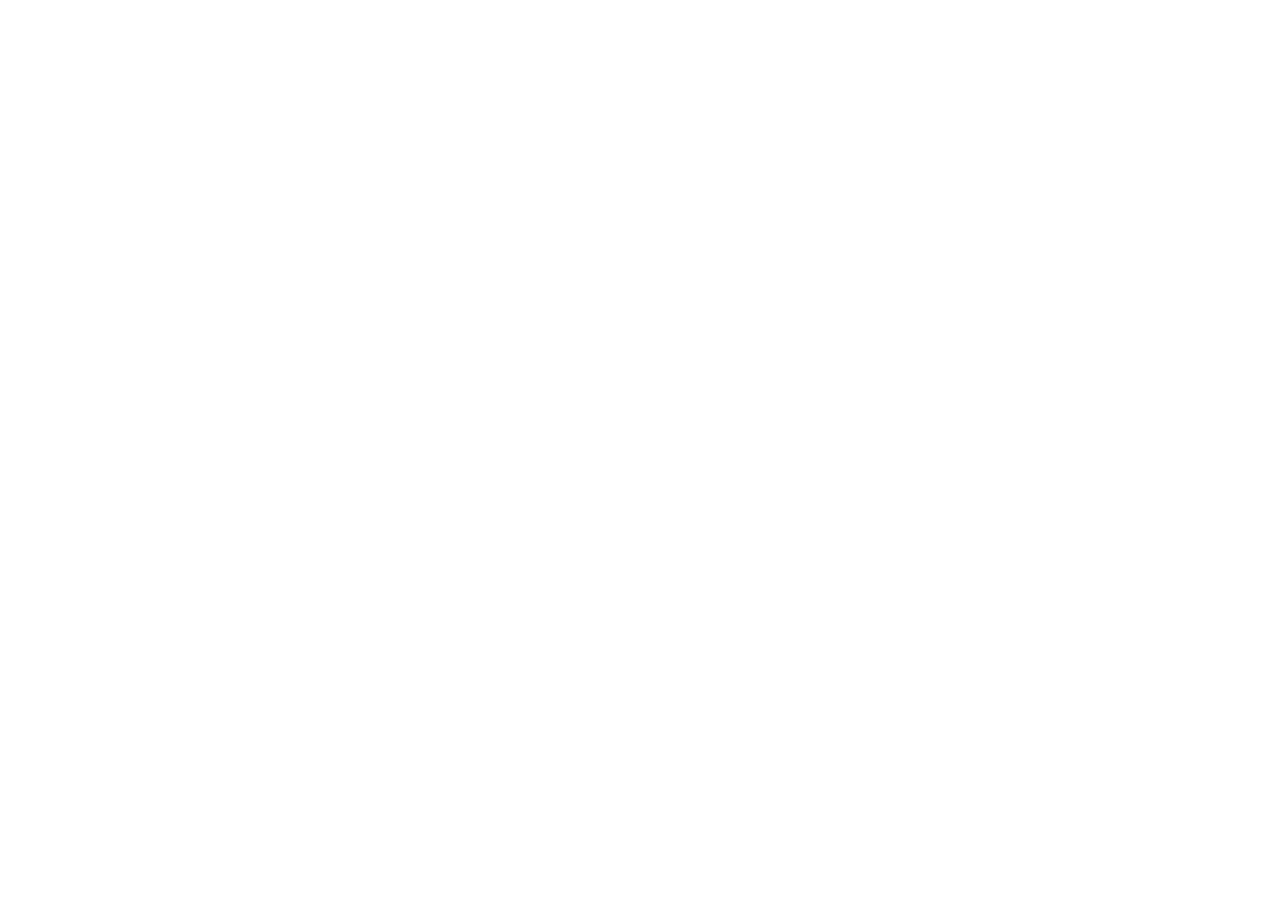
==== commit f20a5504: "Update index.html" ====
--- a/admin/index.html
+++ b/admin/index.html
@@ -1,281 +1,13 @@
 <!DOCTYPE html>
-<html lang="es">
+<html>
 <head>
-<meta charset="UTF-8">
-<meta name="viewport" content="width=device-width, initial-scale=1.0">
-<title>EsNoticias — Información clara, sin ruido</title>
-<link rel="icon" type="image/svg+xml" href="favicon.svg">
-<link rel="preconnect" href="https://fonts.googleapis.com">
-<link rel="preconnect" href="https://fonts.gstatic.com" crossorigin>
-<link href="https://fonts.googleapis.com/css2?family=Bitter:wght@500;700;900&family=Inter:wght@400;500;600;700&family=IBM+Plex+Mono:wght@500;600&display=swap" rel="stylesheet">
-<style>
-  :root{
-    --ink:#14161A;
-    --ink-soft:#2A2D34;
-    --paper:#FAFAF7;
-    --paper-dim:#F0EEE8;
-    --red:#E63946;
-    --red-dark:#A5202B;
-    --blue:#2451FF;
-    --blue-dark:#173AB8;
-    --amber:#E8A317;
-    --slate:#6B7280;
-    --line: rgba(20,22,26,0.12);
-  }
-  *{box-sizing:border-box;}
-  html,body{margin:0;padding:0;}
-  body{
-    background:var(--paper);
-    color:var(--ink);
-    font-family:'Inter',sans-serif;
-    -webkit-font-smoothing:antialiased;
-  }
-  a{color:inherit;text-decoration:none;}
-  img{display:block;width:100%;height:100%;object-fit:cover;}
-  h1,h2,h3{font-family:'Bitter',serif;margin:0;line-height:1.08;}
-  .eyebrow{
-    font-family:'IBM Plex Mono',monospace;
-    font-size:11px;
-    font-weight:600;
-    letter-spacing:0.08em;
-    text-transform:uppercase;
-  }
-  .wrap{max-width:1180px;margin:0 auto;padding:0 24px;}
-
-  /* Ticker */
-  .ticker-bar{background:var(--ink);color:var(--paper);overflow:hidden;position:relative;height:38px;display:flex;align-items:center;}
-  .ticker-tag{
-    background:var(--red);color:#fff;font-family:'IBM Plex Mono',monospace;font-size:11px;font-weight:600;
-    letter-spacing:0.06em;padding:8px 14px;height:100%;display:flex;align-items:center;flex-shrink:0;z-index:2;
-  }
-  .ticker-track-wrap{overflow:hidden;flex:1;height:100%;}
-  .ticker-track{display:flex;align-items:center;white-space:nowrap;animation:scroll-left 32s linear infinite;height:100%;}
-  .ticker-track span{
-    font-family:'IBM Plex Mono',monospace;font-size:12px;padding:0 32px;position:relative;
-  }
-  .ticker-track span::after{content:"//";position:absolute;right:8px;color:var(--red);}
-  @keyframes scroll-left{from{transform:translateX(0);}to{transform:translateX(-50%);}}
-
-  /* Masthead */
-  .masthead{padding:26px 0 18px;display:flex;align-items:center;justify-content:space-between;border-bottom:1px solid var(--line);}
-  .logo{font-family:'Bitter',serif;font-weight:900;font-size:32px;letter-spacing:-0.01em;}
-  .logo span{color:var(--red);}
-  .masthead-right{display:flex;align-items:center;gap:22px;}
-  .date-label{font-family:'IBM Plex Mono',monospace;font-size:12px;color:var(--slate);text-transform:capitalize;}
-  .icon-btn{width:36px;height:36px;border-radius:50%;border:1px solid var(--line);display:flex;align-items:center;justify-content:center;cursor:pointer;}
-  .subscribe-btn{
-    background:var(--ink);color:var(--paper);font-family:'IBM Plex Mono',monospace;font-size:12px;font-weight:600;
-    padding:10px 18px;border-radius:2px;letter-spacing:0.03em;cursor:pointer;border:none;
-  }
-
-  /* Nav */
-  .nav{display:flex;align-items:center;gap:6px;padding:14px 0;overflow-x:auto;border-bottom:1px solid var(--line);}
-  .nav a{
-    font-size:13px;font-weight:600;padding:8px 16px;border-radius:20px;white-space:nowrap;color:var(--ink-soft);
-  }
-  .nav a.active{background:var(--ink);color:var(--paper);}
-  .nav a:not(.active):hover{background:var(--paper-dim);}
-  .nav .more{color:var(--slate);border:1px dashed var(--line);}
-
-  /* Hero */
-  .hero{display:grid;grid-template-columns:1.55fr 1fr;gap:36px;padding:38px 0 46px;}
-  .cat-bar{border-left:4px solid var(--red);padding-left:12px;}
-  .cat-bar.blue{border-color:var(--blue);}
-  .cat-bar.amber{border-color:var(--amber);}
-  .cat-bar.gray{border-color:var(--slate);}
-  .lead-img{aspect-ratio:16/10;background:linear-gradient(135deg,#3A3F4B,#14161A);border-radius:3px;margin-bottom:18px;position:relative;overflow:hidden;}
-  .lead-img .badge{
-    position:absolute;top:14px;left:14px;background:var(--red);color:#fff;font-family:'IBM Plex Mono',monospace;
-    font-size:11px;font-weight:600;letter-spacing:0.05em;padding:5px 10px;
-  }
-  .lead h1{font-size:38px;margin:10px 0 12px;}
-  .dek{font-size:16px;color:var(--ink-soft);line-height:1.5;margin-bottom:14px;max-width:56ch;}
-  .byline{font-family:'IBM Plex Mono',monospace;font-size:11.5px;color:var(--slate);display:flex;gap:10px;align-items:center;}
-  .byline .dot{width:3px;height:3px;background:var(--slate);border-radius:50%;}
-
-  .side-stack{display:flex;flex-direction:column;gap:22px;}
-  .side-card{padding-bottom:22px;border-bottom:1px solid var(--line);}
-  .side-card:last-child{border-bottom:none;padding-bottom:0;}
-  .side-card h3{font-size:18px;margin:8px 0 6px;}
-  .side-card .dek-sm{font-size:13.5px;color:var(--slate);line-height:1.5;}
-
-  /* Section blocks */
-  .section-block{padding:42px 0;border-top:1px solid var(--line);}
-  .section-head{display:flex;align-items:baseline;justify-content:space-between;margin-bottom:24px;}
-  .section-head h2{font-size:24px;}
-  .section-head .see-all{font-family:'IBM Plex Mono',monospace;font-size:11.5px;font-weight:600;color:var(--slate);text-transform:uppercase;letter-spacing:0.04em;}
-  .card-grid{display:grid;grid-template-columns:repeat(3,1fr);gap:26px;}
-  .story-card .thumb{aspect-ratio:4/3;border-radius:3px;margin-bottom:12px;background:linear-gradient(135deg,#DCD9CF,#B8B4A6);}
-  .story-card.intl .thumb{background:linear-gradient(135deg,#C9D8FF,#7E9CFF);}
-  .story-card h3{font-size:17px;margin:0 0 8px;}
-  .story-card .dek-sm{font-size:13px;color:var(--slate);line-height:1.5;margin-bottom:8px;}
-  .story-card .byline{font-size:11px;}
-
-  /* Newsletter */
-  .newsletter{background:var(--ink);color:var(--paper);padding:52px 0;margin-top:12px;}
-  .newsletter-inner{display:flex;align-items:center;justify-content:space-between;gap:32px;flex-wrap:wrap;}
-  .newsletter h2{color:var(--paper);font-size:26px;max-width:420px;}
-  .newsletter p{color:#B7B9BF;font-size:14px;margin-top:8px;max-width:420px;}
-  .newsletter-form{display:flex;gap:10px;flex-shrink:0;}
-  .newsletter-form input{
-    background:transparent;border:1px solid #444750;color:var(--paper);padding:12px 14px;font-size:13px;
-    font-family:'Inter',sans-serif;width:240px;border-radius:2px;
-  }
-  .newsletter-form input::placeholder{color:#8A8D96;}
-  .newsletter-form button{
-    background:var(--red);color:#fff;border:none;padding:12px 20px;font-family:'IBM Plex Mono',monospace;
-    font-size:12px;font-weight:600;letter-spacing:0.03em;cursor:pointer;border-radius:2px;
-  }
-
-  /* Footer */
-  footer{padding:44px 0 30px;border-top:1px solid var(--line);}
-  .footer-grid{display:grid;grid-template-columns:1.4fr repeat(4,1fr);gap:28px;margin-bottom:34px;}
-  .footer-grid .logo{font-size:22px;margin-bottom:10px;}
-  .footer-grid p{font-size:13px;color:var(--slate);line-height:1.6;max-width:32ch;}
-  .footer-col h4{font-family:'IBM Plex Mono',monospace;font-size:11px;letter-spacing:0.06em;text-transform:uppercase;color:var(--slate);margin-bottom:12px;}
-  .footer-col a{display:block;font-size:13.5px;padding:5px 0;color:var(--ink-soft);}
-  .footer-col a:hover{color:var(--red);}
-  .footer-bottom{display:flex;justify-content:space-between;align-items:center;padding-top:22px;border-top:1px solid var(--line);font-size:12px;color:var(--slate);flex-wrap:wrap;gap:10px;}
-
-  @media (max-width:860px){
-    .hero{grid-template-columns:1fr;}
-    .card-grid{grid-template-columns:1fr;}
-    .footer-grid{grid-template-columns:1fr 1fr;}
-    .lead h1{font-size:28px;}
-    .newsletter-inner{flex-direction:column;align-items:flex-start;}
-    .newsletter-form{width:100%;}
-    .newsletter-form input{width:100%;}
-  }
-</style>
+  <meta charset="utf-8" />
+  <meta name="viewport" content="width=device-width, initial-scale=1.0" />
+  <meta name="robots" content="noindex" />
+  <title>EsNoticias — Panel de Administración</title>
 </head>
 <body>
-
-<div class="ticker-bar">
-  <div class="ticker-tag">Última hora</div>
-  <div class="ticker-track-wrap">
-    <div class="ticker-track" id="tickerTrack">
-      <span>El Congreso debate hoy la nueva ley de vivienda</span>
-      <span>La inflación interanual se sitúa en el 2,3%</span>
-      <span>Cumbre europea sobre energía se celebrará en octubre</span>
-      <span>Selección nacional confirma convocatoria para el próximo amistoso</span>
-      <span>El Congreso debate hoy la nueva ley de vivienda</span>
-      <span>La inflación interanual se sitúa en el 2,3%</span>
-      <span>Cumbre europea sobre energía se celebrará en octubre</span>
-      <span>Selección nacional confirma convocatoria para el próximo amistoso</span>
-    </div>
-  </div>
-</div>
-
-<div class="wrap">
-
-  <div class="masthead">
-    <div class="logo">Es<span>Noticias</span></div>
-    <div class="masthead-right">
-      <span class="date-label" id="dateLabel"></span>
-      <div class="icon-btn" title="Buscar">🔍</div>
-    </div>
-  </div>
-
-  <nav class="nav">
-    <a href="index.html">Portada</a>
-    <a href="seccion.html?cat=Actualidad">Actualidad</a>
-    <a href="seccion.html?cat=Nacional">Nacional</a>
-    <a href="seccion.html?cat=Internacional">Internacional</a>
-    <a href="seccion.html?cat=Europa">Europa</a>
-    <a href="seccion.html?cat=Palestina">Palestina</a>
-    <a href="seccion.html?cat=S%C3%A1hara%20Occidental">Sáhara Occidental</a>
-    <a href="seccion.html?cat=Ucrania">Ucrania</a>
-    <a href="seccion.html?cat=Am%C3%A9rica">América</a>
-    <a href="seccion.html?cat=Asia">Asia</a>
-    <a href="seccion.html?cat=Oriente%20Medio">Oriente Medio</a>
-    <a href="seccion.html?cat=Pol%C3%ADtica">Política</a>
-    <a href="seccion.html?cat=Econom%C3%ADa">Economía</a>
-    <a href="seccion.html?cat=Sociedad">Sociedad</a>
-    <a href="seccion.html?cat=Sucesos">Sucesos</a>
-    <a href="seccion.html?cat=Cultura">Cultura</a>
-    <a href="seccion.html?cat=Deportes">Deportes</a>
-    <a href="seccion.html?cat=Tecnolog%C3%ADa">Tecnología</a>
-    <a href="seccion.html?cat=Ciencia">Ciencia</a>
-    <a href="seccion.html?cat=Salud">Salud</a>
-    <a href="seccion.html?cat=Opini%C3%B3n">Opinión</a>
-    <a href="seccion.html?cat=Otros">Otros</a>
-  </nav>
-
-  <div id="esn-portada">
-    <p style="padding:60px 0;text-align:center;color:var(--slate);">Cargando noticias…</p>
-  </div>
-
-  <div class="newsletter">
-    <div class="wrap newsletter-inner">
-      <div>
-        <h2>Las noticias del día, en 5 minutos.</h2>
-        <p>Un resumen claro cada mañana, directo a tu correo, sin ruido ni titulares vacíos.</p>
-      </div>
-      <form id="esnNewsletterForm" class="newsletter-form" method="POST" target="esnHiddenFrame" action="https://7f5d0035.sibforms.com/serve/[base64]">
-        <input type="email" id="esnNewsletterEmail" name="EMAIL" placeholder="tu@email.com" required>
-        <input type="text" name="email_address_check" value="" style="display:none;">
-        <input type="hidden" name="locale" value="es">
-        <button type="submit">Suscribirme</button>
-      </form>
-      <p id="esnNewsletterOk" style="display:none;color:#8FE3A8;font-size:14px;margin-top:10px;">¡Gracias! Ya estás suscrito a EsNoticias.</p>
-      <iframe name="esnHiddenFrame" style="display:none;"></iframe>
-    </div>
-  </div>
-
-  <footer>
-    <div class="footer-grid">
-      <div>
-        <div class="logo">Es<span>Noticias</span></div>
-        <p>Información clara y contrastada sobre lo que ocurre en España y en el mundo.</p>
-      </div>
-      <div class="footer-col">
-        <h4>Secciones</h4>
-        <a href="seccion.html?cat=Nacional">Nacional</a>
-        <a href="seccion.html?cat=Internacional">Internacional</a>
-        <a href="seccion.html?cat=Pol%C3%ADtica">Política</a>
-        <a href="seccion.html?cat=Econom%C3%ADa">Economía</a>
-        <a href="seccion.html?cat=Sucesos">Sucesos</a>
-      </div>
-      <div class="footer-col">
-        <h4>Más</h4>
-        <a href="seccion.html?cat=Sociedad">Sociedad</a>
-        <a href="seccion.html?cat=Cultura">Cultura</a>
-        <a href="seccion.html?cat=Deportes">Deportes</a>
-        <a href="seccion.html?cat=Tecnolog%C3%ADa">Tecnología</a>
-        <a href="seccion.html?cat=Opini%C3%B3n">Opinión</a>
-      </div>
-      <div class="footer-col">
-        <h4>El medio</h4>
-        <a href="quienes-somos.html">Quiénes somos</a>
-        <a href="contacto.html">Contacto</a>
-      </div>
-    </div>
-    <div class="footer-bottom">
-      <span>© 2026 EsNoticias. Todos los derechos reservados.</span>
-      <span>Aviso legal · Privacidad · Cookies</span>
-    </div>
-  </footer>
-
-</div>
-
-<script>
-  const dateLabel = document.getElementById('dateLabel');
-  const today = new Date();
-  dateLabel.textContent = today.toLocaleDateString('es-ES', { weekday: 'long', day: 'numeric', month: 'long' });
-</script>
-<script src="assets/noticias.js"></script>
-<script>esnRenderPortada();</script>
-<script>
-  const esnForm = document.getElementById('esnNewsletterForm');
-  if (esnForm) {
-    esnForm.addEventListener('submit', function () {
-      setTimeout(function () {
-        esnForm.style.display = 'none';
-        document.getElementById('esnNewsletterOk').style.display = 'block';
-      }, 600);
-    });
-  }
-</script>
-
+  <!-- Incluye el script que construye la página y da vida a Decap CMS -->
+  <script src="https://unpkg.com/decap-cms@^3.0.0/dist/decap-cms.js"></script>
 </body>
 </html>
